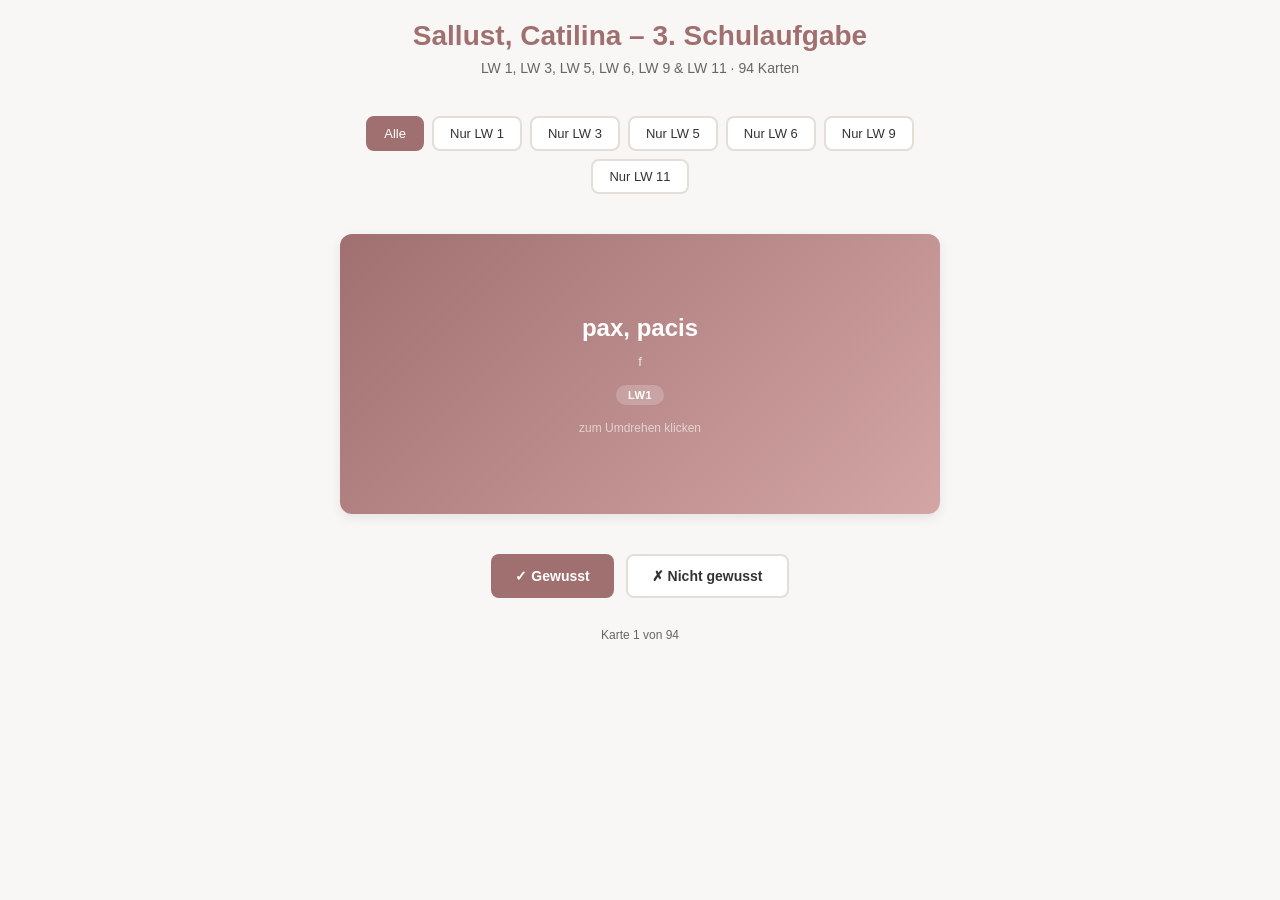
==== dritteSchulaufgabe/index.html @ 5b2e0bbc "Rename latein_schulaufgabe3_karteikarten.html to index.html" ====
<!DOCTYPE html>
<html lang="de">
<head>
    <meta charset="UTF-8">
    <meta name="viewport" content="width=device-width, initial-scale=1.0">
    <title>Sallust, Catilina &#8211; 3. Schulaufgabe</title>
    <style>
        * {
            margin: 0;
            padding: 0;
            box-sizing: border-box;
        }

        :root {
            --color-bg: #f8f7f5;
            --color-card: #ffffff;
            --color-accent: #a07070;
            --color-accent-light: #d4a5a5;
            --color-text: #333333;
            --color-text-light: #666666;
            --color-border: #e5ddd8;
            --color-success: #6b9966;
            --color-error: #a07070;
            --radius-card: 12px;
            --radius-btn: 8px;
            --shadow: 0 4px 12px rgba(0, 0, 0, 0.08);
            --shadow-hover: 0 8px 24px rgba(0, 0, 0, 0.12);
        }

        body {
            font-family: -apple-system, BlinkMacSystemFont, 'Segoe UI', 'Roboto', 'Oxygen',
                'Ubuntu', 'Cantarell', 'Fira Sans', 'Droid Sans', 'Helvetica Neue',
                sans-serif;
            background: var(--color-bg);
            color: var(--color-text);
            padding: 20px;
            min-height: 100vh;
        }

        .container {
            max-width: 600px;
            margin: 0 auto;
        }

        header {
            text-align: center;
            margin-bottom: 40px;
        }

        h1 {
            font-size: 28px;
            font-weight: 600;
            margin-bottom: 8px;
            color: var(--color-accent);
        }

        .subtitle {
            font-size: 14px;
            color: var(--color-text-light);
            margin-bottom: 16px;
        }

        .filter-buttons {
            display: flex;
            flex-wrap: wrap;
            gap: 8px;
            margin-bottom: 30px;
            justify-content: center;
        }

        .filter-btn {
            padding: 8px 16px;
            border: 2px solid var(--color-border);
            background: var(--color-card);
            color: var(--color-text);
            border-radius: var(--radius-btn);
            cursor: pointer;
            font-size: 13px;
            font-weight: 500;
            transition: all 0.2s ease;
        }

        .filter-btn:hover {
            border-color: var(--color-accent);
            background: var(--color-accent-light);
            color: white;
        }

        .filter-btn.active {
            background: var(--color-accent);
            border-color: var(--color-accent);
            color: white;
        }

        .card-container {
            perspective: 1000px;
            margin-bottom: 30px;
            min-height: 300px;
            display: flex;
            align-items: center;
            justify-content: center;
        }

        .card {
            width: 100%;
            height: 280px;
            background: var(--color-card);
            border-radius: var(--radius-card);
            box-shadow: var(--shadow);
            cursor: pointer;
            position: relative;
            transform-style: preserve-3d;
            transition: transform 0.6s;
        }

        .card.flipped {
            transform: rotateY(180deg);
        }

        .card-face {
            position: absolute;
            width: 100%;
            height: 100%;
            backface-visibility: hidden;
            display: flex;
            flex-direction: column;
            justify-content: center;
            align-items: center;
            padding: 30px;
            text-align: center;
            border-radius: var(--radius-card);
        }

        .card-front {
            background: linear-gradient(135deg, var(--color-accent) 0%, var(--color-accent-light) 100%);
            color: white;
        }

        .card-back {
            background: var(--color-card);
            color: var(--color-text);
            border: 2px solid var(--color-border);
            transform: rotateY(180deg);
        }

        .card-term {
            font-size: 24px;
            font-weight: 600;
            margin-bottom: 12px;
            word-break: break-word;
        }

        .card-meta {
            font-size: 13px;
            opacity: 0.8;
            margin-bottom: 16px;
        }

        .card-badge {
            display: inline-block;
            background: rgba(255, 255, 255, 0.2);
            padding: 4px 12px;
            border-radius: 20px;
            font-size: 11px;
            font-weight: 600;
            text-transform: uppercase;
            letter-spacing: 0.5px;
        }

        .card-back .card-badge {
            background: var(--color-accent-light);
            color: white;
        }

        .card-translation {
            font-size: 20px;
            font-weight: 500;
            margin-bottom: 12px;
            line-height: 1.4;
        }

        .card-extra {
            font-size: 12px;
            color: var(--color-text-light);
            margin-top: 12px;
            padding-top: 12px;
            border-top: 1px solid var(--color-border);
            font-style: italic;
        }

        .card-front .card-extra {
            border-top-color: rgba(255, 255, 255, 0.2);
            color: rgba(255, 255, 255, 0.9);
        }

        .flip-hint {
            font-size: 12px;
            opacity: 0.6;
            margin-top: 16px;
        }

        .card-front .flip-hint {
            color: white;
        }

        .controls {
            display: flex;
            gap: 12px;
            margin-bottom: 30px;
            justify-content: center;
            flex-wrap: wrap;
        }

        button {
            padding: 12px 24px;
            border: none;
            border-radius: var(--radius-btn);
            font-size: 14px;
            font-weight: 600;
            cursor: pointer;
            transition: all 0.2s ease;
        }

        .btn-primary {
            background: var(--color-accent);
            color: white;
        }

        .btn-primary:hover {
            background: #8f5a5a;
            box-shadow: var(--shadow-hover);
        }

        .btn-secondary {
            background: var(--color-card);
            color: var(--color-text);
            border: 2px solid var(--color-border);
        }

        .btn-secondary:hover {
            border-color: var(--color-accent);
            color: var(--color-accent);
        }

        .stats {
            background: var(--color-card);
            padding: 20px;
            border-radius: var(--radius-card);
            text-align: center;
            margin-bottom: 20px;
            border: 2px solid var(--color-border);
        }

        .stats h3 {
            font-size: 14px;
            color: var(--color-text-light);
            margin-bottom: 12px;
            text-transform: uppercase;
            letter-spacing: 0.5px;
        }

        .stats-bar {
            display: flex;
            height: 20px;
            background: #f0f0f0;
            border-radius: 10px;
            overflow: hidden;
            margin-bottom: 12px;
        }

        .stats-correct {
            background: var(--color-success);
            height: 100%;
            transition: width 0.3s ease;
        }

        .stats-text {
            font-size: 13px;
            color: var(--color-text-light);
        }

        .progress-info {
            font-size: 12px;
            color: var(--color-text-light);
            text-align: center;
            margin-top: 20px;
        }

        @media (max-width: 600px) {
            h1 {
                font-size: 22px;
            }

            .card {
                height: 240px;
            }

            .card-term {
                font-size: 20px;
            }

            .card-translation {
                font-size: 16px;
            }

            .filter-buttons {
                margin-bottom: 20px;
            }

            .card-container {
                min-height: 260px;
            }
        }

        .hidden {
            display: none;
        }
    </style>
</head>
<body>
    <div class="container">
        <header>
            <h1>Sallust, Catilina &#8211; 3. Schulaufgabe</h1>
            <p class="subtitle">LW 1, LW 3, LW 5, LW 6, LW 9 &amp; LW 11 &middot; <span id="card-count">0</span> Karten</p>
        </header>

        <div class="filter-buttons">
            <button class="filter-btn active" onclick="setFilter('all', this)">Alle</button>
            <button class="filter-btn" onclick="setFilter('lw1', this)">Nur LW 1</button>
            <button class="filter-btn" onclick="setFilter('lw3', this)">Nur LW 3</button>
            <button class="filter-btn" onclick="setFilter('lw5', this)">Nur LW 5</button>
            <button class="filter-btn" onclick="setFilter('lw6', this)">Nur LW 6</button>
            <button class="filter-btn" onclick="setFilter('lw9', this)">Nur LW 9</button>
            <button class="filter-btn" onclick="setFilter('lw11', this)">Nur LW 11</button>
        </div>

        <div id="stats-container" class="hidden">
            <div class="stats">
                <h3>Fortschritt</h3>
                <div class="stats-bar">
                    <div class="stats-correct" id="stats-bar" style="width: 0%"></div>
                </div>
                <div class="stats-text"><span id="stats-correct">0</span> / <span id="stats-total">0</span> korrekt</div>
            </div>
        </div>

        <div class="card-container" onclick="flipCard()">
            <div class="card" id="card">
                <div class="card-face card-front">
                    <div id="card-content-front"></div>
                </div>
                <div class="card-face card-back">
                    <div id="card-content-back"></div>
                </div>
            </div>
        </div>

        <div class="controls">
            <button class="btn-primary" onclick="markCorrect()">&#10003; Gewusst</button>
            <button class="btn-secondary" onclick="markIncorrect()">✗ Nicht gewusst</button>
        </div>

        <div class="progress-info">
            <p>Karte <span id="current-card">0</span> von <span id="total-cards">0</span></p>
        </div>
    </div>

    <script>
        var allCards = [
            // LW 1
            { term: "pax, pacis", meta: "f", translation: "der Frieden", lw: "lw1" },
            { term: "tamet\u0161\u012b", meta: "Konj.", translation: "obwohl", lw: "lw1" },
            { term: "gloria", meta: "f", translation: "der Ruhm, die Ehre", lw: "lw1" },
            { term: "magister", meta: "m", translation: "der Lehrer", lw: "lw1" },
            { term: "invid\u012ba", meta: "f", translation: "der Neid", lw: "lw1" },
            { term: "aequus, a, um", meta: "Adj.", translation: "gleich, gerecht", lw: "lw1" },
            { term: "adversus, a, um", meta: "Adj.", translation: "entgegengesetzt, freundlich", lw: "lw1" },
            { term: "audacia", meta: "f", translation: "die Frechheit, die K\u00fchnheit", lw: "lw1" },
            { term: "av\u0101ritia", meta: "f", translation: "die Habgier, der Geiz", lw: "lw1" },
            { term: "arduus, a, um", meta: "Adj.", translation: "schwer, steil", lw: "lw1" },
            { term: "dehinc", meta: "Adv.", translation: "hierauf", lw: "lw1" },
            { term: "abstin\u0113ntia", meta: "f", translation: "die Uneignn\u00fctzigkeit; die Enthaltsamkeit", lw: "lw1" },
            { term: "vig\u0113re", meta: "V.", translation: "(vor)herrschen; stark sein", lw: "lw1" },
            { term: "imbecillus, a, um", meta: "Adj.", translation: "schwach, anf\u00e4llig", lw: "lw1" },
            { term: "ambitio, \u014dnis", meta: "f", translation: "der Ehrgeiz", lw: "lw1" },
            { term: "cupid\u014d, inis", meta: "f", translation: "die Begierde; die Gier", lw: "lw1" },
            { term: "vex\u0101re", meta: "V.", translation: "qu\u00e4len, heimsuchen", lw: "lw1" },

            // LW 3
            { term: "ingenium", meta: "n", translation: "die Begabung, das Talent", lw: "lw3" },
            { term: "cand\u0113s, is", meta: "f", translation: "das Blutbad, der Mord", lw: "lw3" },
            { term: "gr\u0101tus, a, um", meta: "Adj.", translation: "kostenlos, willkommen, beliebt", lw: "lw3" },
            { term: "vastus, a, um", meta: "Adj.", translation: "riesig, vernichtet", lw: "lw3" },
            { term: "nimis", meta: "Adv.", translation: "(allzu) sehr", lw: "lw3" },
            { term: "altus, a, um", meta: "Adj.", translation: "hoch, tief", lw: "lw3" },
            { term: "inopia", meta: "f", translation: "der Mangel, die Not", lw: "lw3" },
            { term: "adulescentia", meta: "f", translation: "die Jugend(zeit)", lw: "lw3" },
            { term: "discordia", meta: "f", translation: "die Uneinigkeit, die Spaltung", lw: "lw3" },
            { term: "civilis, e", meta: "Adj.", translation: "b\u00fcrgerlich", lw: "lw3" },
            { term: "patiens, ntis", meta: "Adj.", translation: "f\u00e4hig, (etw.) zu ertragen", lw: "lw3" },
            { term: "eloquentia", meta: "f", translation: "die Redekunst", lw: "lw3" },
            { term: "sapientia", meta: "f", translation: "die Klugheit, die Weisheit", lw: "lw3" },
            { term: "dominatio, \u014dnis", meta: "f", translation: "die Gewaltherrschaft", lw: "lw3" },
            { term: "inv\u0101dere", meta: "V.", translation: "eindringen, angreifen", lw: "lw3" },
            { term: "in dies", meta: "Adv.", translation: "von Tag zu Tag", lw: "lw3" },
            { term: "ferox, \u014dcis", meta: "Adj.", translation: "wild, ungest\u00fcm", lw: "lw3" },
            { term: "r\u0113s famili\u0101ris", meta: "f", translation: "das Verm\u00f6gen", lw: "lw3" },
            { term: "conscientia", meta: "f", translation: "das (Schuld-)Bewusstsein", lw: "lw3" },
            { term: "incit\u0101re", meta: "V.", translation: "antreiben, aufeuern", lw: "lw3" },
            { term: "luxuria", meta: "f", translation: "die Genusssucht, der \u00dcberfluss", lw: "lw3" },

            // LW 5
            { term: "hostis, is", meta: "m", translation: "der Feind, der Gegner", lw: "lw5" },
            { term: "paulatim", meta: "Adv.", translation: "allm\u00e4hlich", lw: "lw5" },
            { term: "pat\u0113re", meta: "V.", translation: "offenstehen; sich entdecken", lw: "lw5" },
            { term: "negl\u0113gere", meta: "V.", translation: "vernachl\u00e4ssigen", lw: "lw5" },
            { term: "commodum", meta: "n", translation: "der Vorteil, die Bequemlichkeit", lw: "lw5" },
            { term: "vindic\u0101re", meta: "V.", translation: "beansprechen, bestrafen; (mit Akk.) vergelten gegen", lw: "lw5" },

            // LW 6
            { term: "institutum", meta: "n", translation: "die Einrichtung, die Sitte", lw: "lw6" },
            { term: "diss\u0113rere", meta: "V.", translation: "eror\u0308tern; auseinandersetzen", lw: "lw6" },
            { term: "i\u016bstitia", meta: "f", translation: "die Gerechtigkeit", lw: "lw6" },
            { term: "dom\u0101re", meta: "V.", translation: "z\u00e4hmen, bezwingen", lw: "lw6" },
            { term: "subig\u0119re", meta: "V.", translation: "unterwerfen, zwingen", lw: "lw6" },
            { term: "inter\u012bre", meta: "V.", translation: "untergehen", lw: "lw6" },
            { term: "s\u0101evire", meta: "V.", translation: "w\u00fcten, toben", lw: "lw6" },
            { term: "dubius, a, um", meta: "Adj.", translation: "riskant, auf der Kippe stehend", lw: "lw6" },
            { term: "divitiae, \u0101rum", meta: "f Pl.", translation: "der Reichtum", lw: "lw6" },
            { term: "interdum", meta: "Adv.", translation: "manchmal", lw: "lw6" },
            { term: "corrimp\u0119re", meta: "V.", translation: "bestechen, verderben", lw: "lw6" },
            { term: "i\u016bdicium", meta: "n", translation: "das Gericht, das Urteil", lw: "lw6" },
            { term: "facinus, \u014dnis", meta: "n", translation: "die Handlung, die Untat", lw: "lw6" },
            { term: "bonum", meta: "n", translation: "das Gut, die G\u00fcte", lw: "lw6" },
            { term: "aes alienum", meta: "n", translation: "die Schulden", lw: "lw6" },
            { term: "adulter, adulteri", meta: "m", translation: "der Ehbrecher", lw: "lw6" },
            { term: "venter, ventris", meta: "m", translation: "der Bauch", lw: "lw6" },
            { term: "p\u0113nis, is", meta: "m", translation: "der Penis", lw: "lw6" },
            { term: "redim\u0119re", meta: "V.", translation: "freikaufen, loskaufen (von etw.)", lw: "lw6" },
            { term: "convinc\u0119re", meta: "V.", translation: "(gerichtlich) \u00fcberf\u00fchren", lw: "lw6" },
            { term: "egest\u0101s, atis", meta: "f", translation: "die Armut, die Not", lw: "lw6" },
            { term: "vacuus, a, um", meta: "Adj.", translation: "leer, frei", lw: "lw6" },
            { term: "incid\u0119re", meta: "V.", translation: "in etw. geraten; vorfallen, sich zutragen", lw: "lw6" },
            { term: "c\u014dtidianus, a, um", meta: "Adj.", translation: "t\u00e4glich", lw: "lw6" },
            { term: "familiaris, is", meta: "f", translation: "die Freundschaft", lw: "lw6" },
            { term: "modestia", meta: "f", translation: "die M\u00e4\u00dfigung, die Bescheidenheit", lw: "lw6" },
            { term: "fidus, a, um", meta: "Adj.", translation: "treu, zuw\u00e4hlissig", lw: "lw6" },
            { term: "pudicitia", meta: "f", translation: "die Sitsamkeit, die Keuschheit", lw: "lw6" },

            // LW 9
            { term: "opt\u0101re", meta: "V.", translation: "w\u00fcnschen", lw: "lw9" },
            { term: "praeterē\u0101", meta: "Adv.", translation: "au\u00dferdem", lw: "lw9" },
            { term: "praemium", meta: "n", translation: "die Belohnung, der Lohn", lw: "lw9" },
            { term: "fall\u0119re", meta: "V.", translation: "t\u00e4uschen, betr\u00fcgen", lw: "lw9" },
            { term: "decus, oris", meta: "n", translation: "die Ehre; die (\u00e4u\u00dfere) W\u00fcrde", lw: "lw9" },
            { term: "d\u0113decus", meta: "n", translation: "die Schande", lw: "lw9" },
            { term: "spolium", meta: "n", translation: "die Beute", lw: "lw9" },
            { term: "spoliare", meta: "V.", translation: "aus\u00fcnden, beunte machen", lw: "lw9" },
            { term: "m\u0101gnificus, a, um", meta: "Adj.", translation: "pr\u00e4chtig, gro\u00dfartig", lw: "lw9" },

            // LW 11
            { term: "civit\u0101s, atis", meta: "f", translation: "die Gemeinde, der Staat; das B\u00fcrgerrecht", lw: "lw11" },
            { term: "inc\u0113dere", meta: "V.", translation: "heranr\u00fccken, eintreten; (jdn.) befallen", lw: "lw11" },
            { term: "laetitia", meta: "f", translation: "die Freude", lw: "lw11" },
            { term: "supplex, supplicis", meta: "Adj.", translation: "dem\u00fctig bittend", lw: "lw11" },
            { term: "repente", meta: "Adv.", translation: "pl\u00f6tzlich, unerwartet", lw: "lw11" },
            { term: "cr\u0113dere", meta: "V.", translation: "anvertrauen, glauben", lw: "lw11" },
            { term: "faci\u0113s, ei", meta: "f", translation: "das Gesicht, das Aussehen", lw: "lw11" },
            { term: "lascivia", meta: "f", translation: "die Ausgelassenheit", lw: "lw11" },
            { term: "festin\u0101re", meta: "V.", translation: "umhereilen, ruhelos sein", lw: "lw11" },
            { term: "trepid\u0101re", meta: "V.", translation: "\u00e4ngstlich sein", lw: "lw11" },
            { term: "\u012bns\u014dlitus, a, um", meta: "Adj.", translation: "ungew\u00f6hnlich", lw: "lw11" },
            { term: "r\u016bmor, \u014dris", meta: "m", translation: "das Ger\u00fccht", lw: "lw11" },
            { term: "pav\u0113re", meta: "V.", translation: "sich \u00e4ngstigen \u00fcber", lw: "lw11" }
        ];

        var currentIndex = 0;
        var filteredCards = [];
        var currentFilter = 'all';
        var learned = {};
        var sessionStats = {};

        function updateCardCount() {
            document.getElementById('card-count').textContent = filteredCards.length;
            document.getElementById('total-cards').textContent = filteredCards.length;
        }

        function setFilter(filter, btn) {
            currentFilter = filter;
            currentIndex = 0;
            learned = {};
            sessionStats = {};

            if (filter === 'all') {
                filteredCards = allCards.slice();
            } else {
                filteredCards = allCards.filter(function(card) {
                    return card.lw === filter;
                });
            }

            updateCardCount();
            renderCard();

            var buttons = document.querySelectorAll('.filter-btn');
            for (var i = 0; i < buttons.length; i++) {
                buttons[i].classList.remove('active');
            }
            btn.classList.add('active');

            document.getElementById('stats-container').classList.add('hidden');
        }

        function renderCard() {
            if (filteredCards.length === 0) {
                document.getElementById('card-content-front').innerHTML = '<p>Keine Karten</p>';
                return;
            }

            var card = filteredCards[currentIndex];
            var cardEl = document.getElementById('card');

            cardEl.classList.remove('flipped');

            var frontContent = '<div class="card-term">' + card.term + '</div>';
            if (card.meta) {
                frontContent += '<div class="card-meta">' + card.meta + '</div>';
            }
            if (card.lw) {
                frontContent += '<div class="card-badge">' + card.lw.toUpperCase() + '</div>';
            }
            frontContent += '<div class="flip-hint">zum Umdrehen klicken</div>';

            var backContent = '<div class="card-translation">' + card.translation + '</div>';
            if (card.extra) {
                backContent += '<div class="card-extra">' + card.extra + '</div>';
            }
            if (card.lw) {
                backContent += '<div class="card-badge">' + card.lw.toUpperCase() + '</div>';
            }

            document.getElementById('card-content-front').innerHTML = frontContent;
            document.getElementById('card-content-back').innerHTML = backContent;

            document.getElementById('current-card').textContent = currentIndex + 1;

            updateStats();
        }

        function flipCard() {
            var cardEl = document.getElementById('card');
            cardEl.classList.toggle('flipped');
        }

        function markCorrect() {
            if (filteredCards.length === 0) return;
            learned[currentIndex] = true;
            sessionStats[currentIndex] = 'correct';
            nextCard();
        }

        function markIncorrect() {
            if (filteredCards.length === 0) return;
            sessionStats[currentIndex] = 'incorrect';
            nextCard();
        }

        function nextCard() {
            currentIndex++;
            if (currentIndex >= filteredCards.length) {
                showEndScreen();
            } else {
                renderCard();
            }
        }

        function updateStats() {
            var correct = 0;
            for (var i = 0; i < currentIndex; i++) {
                if (sessionStats[i] === 'correct') correct++;
            }

            var percentage = currentIndex > 0 ? Math.round((correct / currentIndex) * 100) : 0;

            document.getElementById('stats-bar').style.width = percentage + '%';
            document.getElementById('stats-correct').textContent = correct;
            document.getElementById('stats-total').textContent = currentIndex;

            if (currentIndex > 0) {
                document.getElementById('stats-container').classList.remove('hidden');
            }
        }

        function showEndScreen() {
            var correct = 0;
            for (var key in sessionStats) {
                if (sessionStats[key] === 'correct') correct++;
            }

            var total = currentIndex;
            var percentage = total > 0 ? Math.round((correct / total) * 100) : 0;

            var message = 'Schulaufgabe abgeschlossen!<br>' +
                          '<strong>' + correct + ' von ' + total + ' korrekt (' + percentage + '%)</strong>';

            if (percentage === 100) {
                message += '<br><em>Perfekt!</em>';
            } else if (percentage >= 80) {
                message += '<br><em>Sehr gut!</em>';
            } else if (percentage >= 60) {
                message += '<br><em>Ganz Ordentlich!</em>';
            }

            document.getElementById('card-content-front').innerHTML = 
                '<div style="text-align: center; font-size: 20px; color: white;">' + message + '</div>';
            document.getElementById('card-content-back').innerHTML =
                '<button class="btn-primary" onclick="location.reload()" style="width: 100%; padding: 14px;">Neu starten</button>';

            var cardEl = document.getElementById('card');
            cardEl.classList.remove('flipped');
            document.getElementById('current-card').textContent = total;
        }

        // Initialisieren
        setFilter('all', document.querySelector('.filter-btn.active'));
    </script>
</body>
</html>
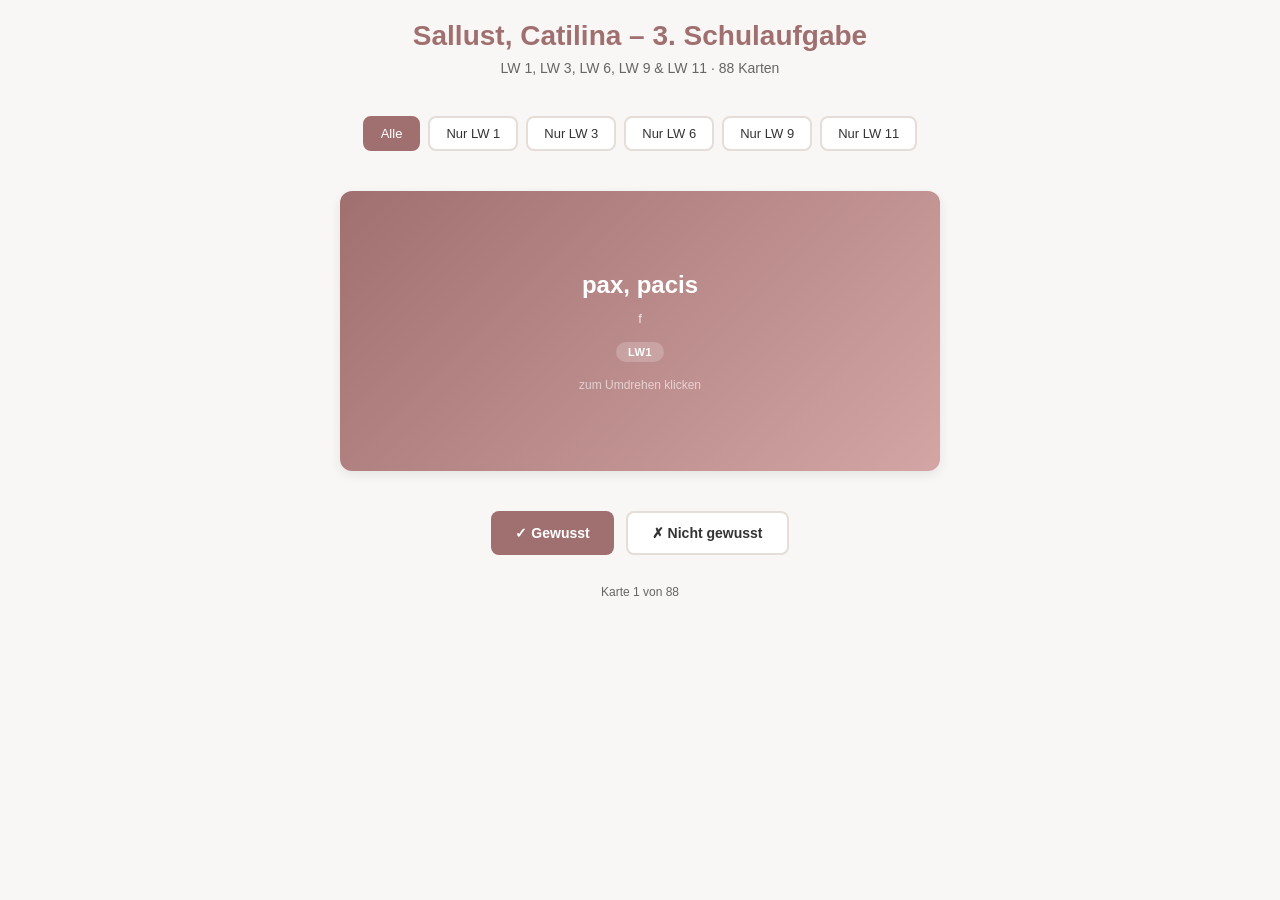
==== commit d282327c: "Fix: LW 5 entfernt (existiert nicht), candis zu cardis korrigiert" ====
--- a/dritteSchulaufgabe/index.html
+++ b/dritteSchulaufgabe/index.html
@@ -321,14 +321,13 @@
     <div class="container">
         <header>
             <h1>Sallust, Catilina &#8211; 3. Schulaufgabe</h1>
-            <p class="subtitle">LW 1, LW 3, LW 5, LW 6, LW 9 &amp; LW 11 &middot; <span id="card-count">0</span> Karten</p>
+            <p class="subtitle">LW 1, LW 3, LW 6, LW 9 &amp; LW 11 &middot; <span id="card-count">0</span> Karten</p>
         </header>
 
         <div class="filter-buttons">
             <button class="filter-btn active" onclick="setFilter('all', this)">Alle</button>
             <button class="filter-btn" onclick="setFilter('lw1', this)">Nur LW 1</button>
             <button class="filter-btn" onclick="setFilter('lw3', this)">Nur LW 3</button>
-            <button class="filter-btn" onclick="setFilter('lw5', this)">Nur LW 5</button>
             <button class="filter-btn" onclick="setFilter('lw6', this)">Nur LW 6</button>
             <button class="filter-btn" onclick="setFilter('lw9', this)">Nur LW 9</button>
             <button class="filter-btn" onclick="setFilter('lw11', this)">Nur LW 11</button>
@@ -388,7 +387,7 @@
 
             // LW 3
             { term: "ingenium", meta: "n", translation: "die Begabung, das Talent", lw: "lw3" },
-            { term: "cand\u0113s, is", meta: "f", translation: "das Blutbad, der Mord", lw: "lw3" },
+            { term: "cardis, is", meta: "f", translation: "das Blutbad, der Mord", lw: "lw3" },
             { term: "gr\u0101tus, a, um", meta: "Adj.", translation: "kostenlos, willkommen, beliebt", lw: "lw3" },
             { term: "vastus, a, um", meta: "Adj.", translation: "riesig, vernichtet", lw: "lw3" },
             { term: "nimis", meta: "Adv.", translation: "(allzu) sehr", lw: "lw3" },
@@ -408,14 +407,6 @@
             { term: "conscientia", meta: "f", translation: "das (Schuld-)Bewusstsein", lw: "lw3" },
             { term: "incit\u0101re", meta: "V.", translation: "antreiben, aufeuern", lw: "lw3" },
             { term: "luxuria", meta: "f", translation: "die Genusssucht, der \u00dcberfluss", lw: "lw3" },
-
-            // LW 5
-            { term: "hostis, is", meta: "m", translation: "der Feind, der Gegner", lw: "lw5" },
-            { term: "paulatim", meta: "Adv.", translation: "allm\u00e4hlich", lw: "lw5" },
-            { term: "pat\u0113re", meta: "V.", translation: "offenstehen; sich entdecken", lw: "lw5" },
-            { term: "negl\u0113gere", meta: "V.", translation: "vernachl\u00e4ssigen", lw: "lw5" },
-            { term: "commodum", meta: "n", translation: "der Vorteil, die Bequemlichkeit", lw: "lw5" },
-            { term: "vindic\u0101re", meta: "V.", translation: "beansprechen, bestrafen; (mit Akk.) vergelten gegen", lw: "lw5" },
 
             // LW 6
             { term: "institutum", meta: "n", translation: "die Einrichtung, die Sitte", lw: "lw6" },
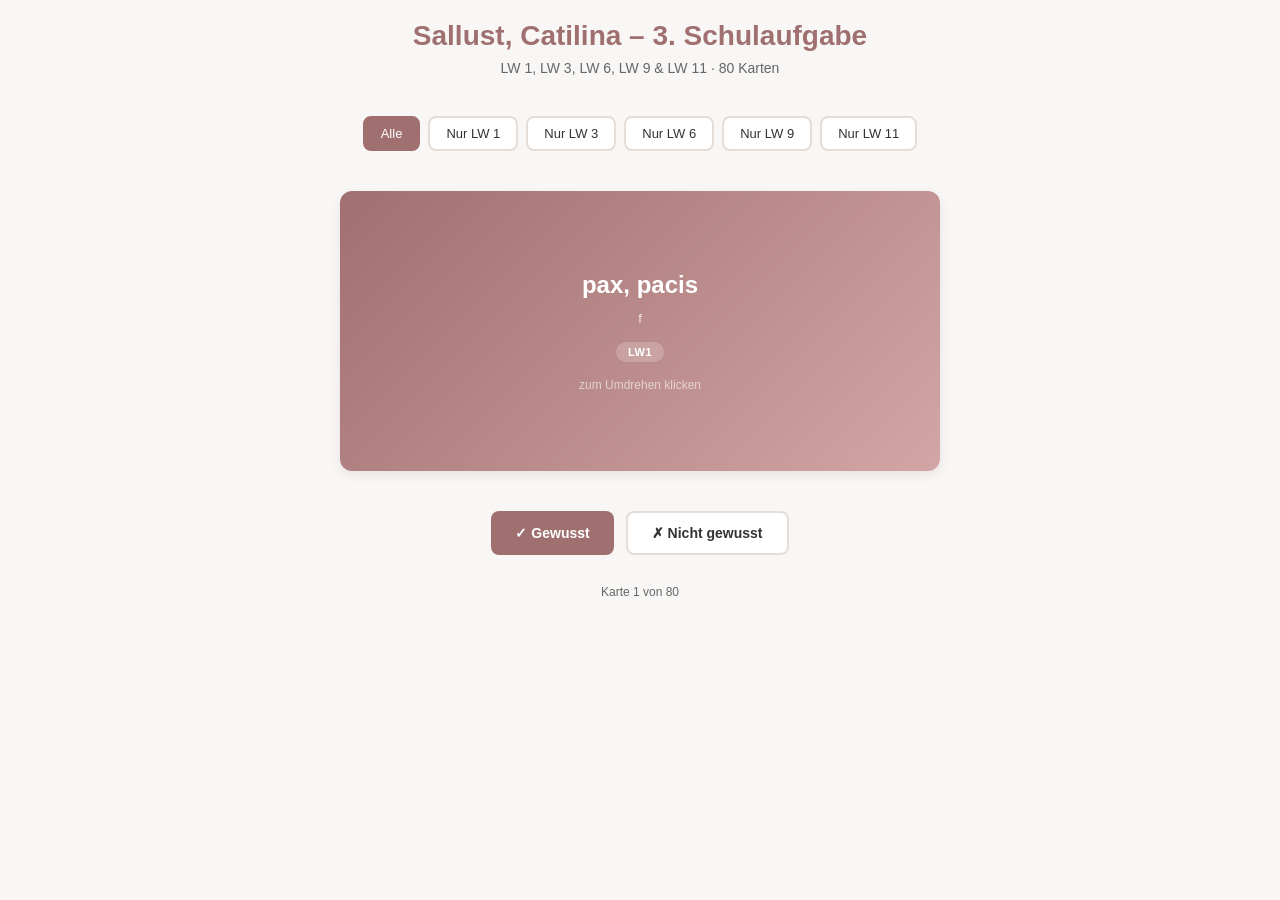
==== commit ae999109: "fixed lw6" ====
--- a/dritteSchulaufgabe/index.html
+++ b/dritteSchulaufgabe/index.html
@@ -93,7 +93,7 @@
         }
 
         .card-container {
-            perspective: 1000px;
+            perspective: 600px;
             margin-bottom: 30px;
             min-height: 300px;
             display: flex;
@@ -110,7 +110,8 @@
             cursor: pointer;
             position: relative;
             transform-style: preserve-3d;
-            transition: transform 0.6s;
+            transition: transform 0.5s ease-out;
+            will-change: transform;
         }
 
         .card.flipped {
@@ -387,7 +388,7 @@
 
             // LW 3
             { term: "ingenium", meta: "n", translation: "die Begabung, das Talent", lw: "lw3" },
-            { term: "cardis, is", meta: "f", translation: "das Blutbad, der Mord", lw: "lw3" },
+            { term: "caedis, is", meta: "f", translation: "das Blutbad, der Mord", lw: "lw3" },
             { term: "gr\u0101tus, a, um", meta: "Adj.", translation: "kostenlos, willkommen, beliebt", lw: "lw3" },
             { term: "vastus, a, um", meta: "Adj.", translation: "riesig, vernichtet", lw: "lw3" },
             { term: "nimis", meta: "Adv.", translation: "(allzu) sehr", lw: "lw3" },
@@ -409,34 +410,53 @@
             { term: "luxuria", meta: "f", translation: "die Genusssucht, der \u00dcberfluss", lw: "lw3" },
 
             // LW 6
-            { term: "institutum", meta: "n", translation: "die Einrichtung, die Sitte", lw: "lw6" },
-            { term: "diss\u0113rere", meta: "V.", translation: "eror\u0308tern; auseinandersetzen", lw: "lw6" },
-            { term: "i\u016bstitia", meta: "f", translation: "die Gerechtigkeit", lw: "lw6" },
-            { term: "dom\u0101re", meta: "V.", translation: "z\u00e4hmen, bezwingen", lw: "lw6" },
-            { term: "subig\u0119re", meta: "V.", translation: "unterwerfen, zwingen", lw: "lw6" },
-            { term: "inter\u012bre", meta: "V.", translation: "untergehen", lw: "lw6" },
-            { term: "s\u0101evire", meta: "V.", translation: "w\u00fcten, toben", lw: "lw6" },
-            { term: "dubius, a, um", meta: "Adj.", translation: "riskant, auf der Kippe stehend", lw: "lw6" },
-            { term: "divitiae, \u0101rum", meta: "f Pl.", translation: "der Reichtum", lw: "lw6" },
-            { term: "interdum", meta: "Adv.", translation: "manchmal", lw: "lw6" },
-            { term: "corrimp\u0119re", meta: "V.", translation: "bestechen, verderben", lw: "lw6" },
-            { term: "i\u016bdicium", meta: "n", translation: "das Gericht, das Urteil", lw: "lw6" },
-            { term: "facinus, \u014dnis", meta: "n", translation: "die Handlung, die Untat", lw: "lw6" },
-            { term: "bonum", meta: "n", translation: "das Gut, die G\u00fcte", lw: "lw6" },
-            { term: "aes alienum", meta: "n", translation: "die Schulden", lw: "lw6" },
-            { term: "adulter, adulteri", meta: "m", translation: "der Ehbrecher", lw: "lw6" },
-            { term: "venter, ventris", meta: "m", translation: "der Bauch", lw: "lw6" },
-            { term: "p\u0113nis, is", meta: "m", translation: "der Penis", lw: "lw6" },
-            { term: "redim\u0119re", meta: "V.", translation: "freikaufen, loskaufen (von etw.)", lw: "lw6" },
-            { term: "convinc\u0119re", meta: "V.", translation: "(gerichtlich) \u00fcberf\u00fchren", lw: "lw6" },
-            { term: "egest\u0101s, atis", meta: "f", translation: "die Armut, die Not", lw: "lw6" },
-            { term: "vacuus, a, um", meta: "Adj.", translation: "leer, frei", lw: "lw6" },
-            { term: "incid\u0119re", meta: "V.", translation: "in etw. geraten; vorfallen, sich zutragen", lw: "lw6" },
-            { term: "c\u014dtidianus, a, um", meta: "Adj.", translation: "t\u00e4glich", lw: "lw6" },
-            { term: "familiaris, is", meta: "f", translation: "die Freundschaft", lw: "lw6" },
-            { term: "modestia", meta: "f", translation: "die M\u00e4\u00dfigung, die Bescheidenheit", lw: "lw6" },
-            { term: "fidus, a, um", meta: "Adj.", translation: "treu, zuw\u00e4hlissig", lw: "lw6" },
-            { term: "pudicitia", meta: "f", translation: "die Sitsamkeit, die Keuschheit", lw: "lw6" },
+            
+
+  { term: "corrumpere, corruptĭ, corruptum", meta: "V.", translation: "bestechen, verderben", lw: "lw6" },
+
+  { term: "flagitium", meta: "n", translation: "die Gemeinheit, die Schandtat", lw: "lw6" },
+
+  { term: "facinus, ōnis", meta: "n", translation: "die Handlung, die Untat", lw: "lw6" },
+
+  { term: "bonum", meta: "n", translation: "das Gut, die Güte", lw: "lw6" },
+
+  { term: "aes aliēnum, aeris aliēni", meta: "n", translation: "die Schulden", lw: "lw6" },
+
+  { term: "iūdicium", meta: "n", translation: "das Gericht, das Urteil", lw: "lw6" },
+
+  { term: "sanguis, inis", meta: "m", translation: "das Blut", lw: "lw6" },
+
+  { term: "postrēmō", meta: "Adv.", translation: "kurz (gesagt); schließlich", lw: "lw6" },
+
+  { term: "familiāris, e", meta: "Adj.", translation: "freundschaftlich, vertraut; Subst. der Freund", lw: "lw6" },
+
+  { term: "adulter, adulteri", meta: "m", translation: "der Ehbrecher", lw: "lw6" },
+
+  { term: "venter, ventris", meta: "m", translation: "der Bauch", lw: "lw6" },
+
+  { term: "pēnis, is", meta: "m", translation: "der Penis", lw: "lw6" },
+
+  { term: "redimere, redēmō, redēmi, redēmtum", meta: "V.", translation: "freikaufen, loskaufen (von etw.)", lw: "lw6" },
+
+  { term: "convincere, convincō, convici, convictum", meta: "V.", translation: "(gerichtlich) überführen", lw: "lw6" },
+
+  { term: "egestās, atis", meta: "f", translation: "die Armut, die Not", lw: "lw6" },
+
+  { term: "vacuus, a, um", meta: "Adj.", translation: "leer, frei", lw: "lw6" },
+
+  { term: "incidere, incidō, incidi", meta: "V.", translation: "in etw. geraten; vorfallen, sich zutragen", lw: "lw6" },
+
+  { term: "cotidiānus, a, um", meta: "Adj.", translation: "täglich", lw: "lw6" },
+
+  { term: "familiāritas, ātis", meta: "f", translation: "die Freundschaft", lw: "lw6" },
+
+  { term: "modestia", meta: "f", translation: "die Mäßigung, die Bescheidenheit", lw: "lw6" },
+
+  { term: "fidus, a, um", meta: "Adj.", translation: "treu, zuverlässig", lw: "lw6" },
+
+  { term: "pudicitia", meta: "f", translation: "die Sitsamkeit, die Keuschheit", lw: "lw6" },
+
+
 
             // LW 9
             { term: "opt\u0101re", meta: "V.", translation: "w\u00fcnschen", lw: "lw9" },
@@ -446,8 +466,8 @@
             { term: "decus, oris", meta: "n", translation: "die Ehre; die (\u00e4u\u00dfere) W\u00fcrde", lw: "lw9" },
             { term: "d\u0113decus", meta: "n", translation: "die Schande", lw: "lw9" },
             { term: "spolium", meta: "n", translation: "die Beute", lw: "lw9" },
-            { term: "spoliare", meta: "V.", translation: "aus\u00fcnden, beunte machen", lw: "lw9" },
-            { term: "m\u0101gnificus, a, um", meta: "Adj.", translation: "pr\u00e4chtig, gro\u00dfartig", lw: "lw9" },
+            
+            
 
             // LW 11
             { term: "civit\u0101s, atis", meta: "f", translation: "die Gemeinde, der Staat; das B\u00fcrgerrecht", lw: "lw11" },
@@ -522,6 +542,27 @@
             }
             frontContent += '<div class="flip-hint">zum Umdrehen klicken</div>';
 
+            document.getElementById('card-content-front').innerHTML = frontContent;
+            document.getElementById('card-content-back').innerHTML = ''; // Wird erst beim Flip gefüllt
+
+            document.getElementById('current-card').textContent = currentIndex + 1;
+
+            updateStats();
+        }
+
+        function flipCard() {
+            var cardEl = document.getElementById('card');
+            if (!cardEl.classList.contains('flipped')) {
+                // Rückseite füllen BEVOR umgedreht wird (wie in T-2)
+                fillCardBack();
+            }
+            cardEl.classList.toggle('flipped');
+        }
+
+        function fillCardBack() {
+            if (filteredCards.length === 0) return;
+            var card = filteredCards[currentIndex];
+
             var backContent = '<div class="card-translation">' + card.translation + '</div>';
             if (card.extra) {
                 backContent += '<div class="card-extra">' + card.extra + '</div>';
@@ -530,17 +571,7 @@
                 backContent += '<div class="card-badge">' + card.lw.toUpperCase() + '</div>';
             }
 
-            document.getElementById('card-content-front').innerHTML = frontContent;
             document.getElementById('card-content-back').innerHTML = backContent;
-
-            document.getElementById('current-card').textContent = currentIndex + 1;
-
-            updateStats();
-        }
-
-        function flipCard() {
-            var cardEl = document.getElementById('card');
-            cardEl.classList.toggle('flipped');
         }
 
         function markCorrect() {
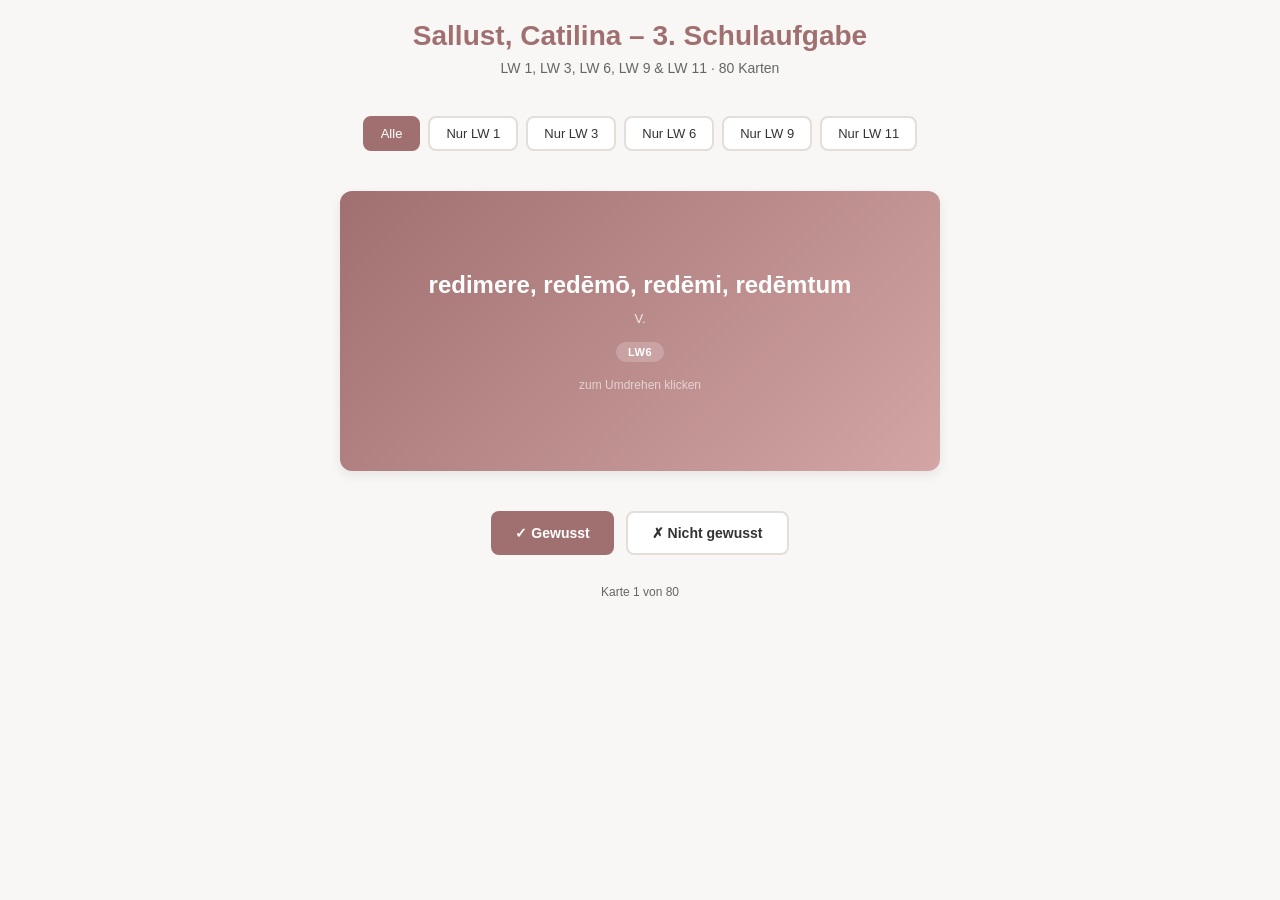
==== commit cf89da3f: "logikverbesserungen" ====
--- a/dritteSchulaufgabe/index.html
+++ b/dritteSchulaufgabe/index.html
@@ -490,6 +490,15 @@
         var currentFilter = 'all';
         var learned = {};
         var sessionStats = {};
+        var wrongCards = [];
+
+        function shuffle(a) {
+  for (var i = a.length - 1; i > 0; i--) {
+    var j = Math.floor(Math.random() * (i + 1));
+    var tmp = a[i]; a[i] = a[j]; a[j] = tmp;
+  }
+  return a;
+}
 
         function updateCardCount() {
             document.getElementById('card-count').textContent = filteredCards.length;
@@ -510,6 +519,10 @@
                 });
             }
 
+            filteredCards = shuffle(filteredCards);
+
+
+
             updateCardCount();
             renderCard();
 
@@ -523,10 +536,6 @@
         }
 
         function renderCard() {
-            if (filteredCards.length === 0) {
-                document.getElementById('card-content-front').innerHTML = '<p>Keine Karten</p>';
-                return;
-            }
 
             var card = filteredCards[currentIndex];
             var cardEl = document.getElementById('card');
@@ -584,17 +593,29 @@
         function markIncorrect() {
             if (filteredCards.length === 0) return;
             sessionStats[currentIndex] = 'incorrect';
+            wrongCards.push(filteredCards[currentIndex]);
             nextCard();
         }
 
         function nextCard() {
-            currentIndex++;
-            if (currentIndex >= filteredCards.length) {
-                showEndScreen();
-            } else {
-                renderCard();
-            }
-        }
+    currentIndex++;
+
+    if (currentIndex >= filteredCards.length) {
+
+        // Alle Karten dieser Runde geschafft
+        if (wrongCards.length === 0) {
+            showEndScreen();
+            return;
+        }
+
+        // Neue Runde nur mit den falsch beantworteten Karten
+        filteredCards = shuffle(wrongCards.slice());
+        wrongCards = [];
+        currentIndex = 0;
+    }
+
+    renderCard();
+}
 
         function updateStats() {
             var correct = 0;
@@ -622,16 +643,9 @@
             var total = currentIndex;
             var percentage = total > 0 ? Math.round((correct / total) * 100) : 0;
 
-            var message = 'Schulaufgabe abgeschlossen!<br>' +
-                          '<strong>' + correct + ' von ' + total + ' korrekt (' + percentage + '%)</strong>';
-
-            if (percentage === 100) {
-                message += '<br><em>Perfekt!</em>';
-            } else if (percentage >= 80) {
-                message += '<br><em>Sehr gut!</em>';
-            } else if (percentage >= 60) {
-                message += '<br><em>Ganz Ordentlich!</em>';
-            }
+            var message = 'Lernen abgeschlossen!<br>';
+
+          
 
             document.getElementById('card-content-front').innerHTML = 
                 '<div style="text-align: center; font-size: 20px; color: white;">' + message + '</div>';
@@ -641,6 +655,8 @@
             var cardEl = document.getElementById('card');
             cardEl.classList.remove('flipped');
             document.getElementById('current-card').textContent = total;
+
+        
         }
 
         // Initialisieren
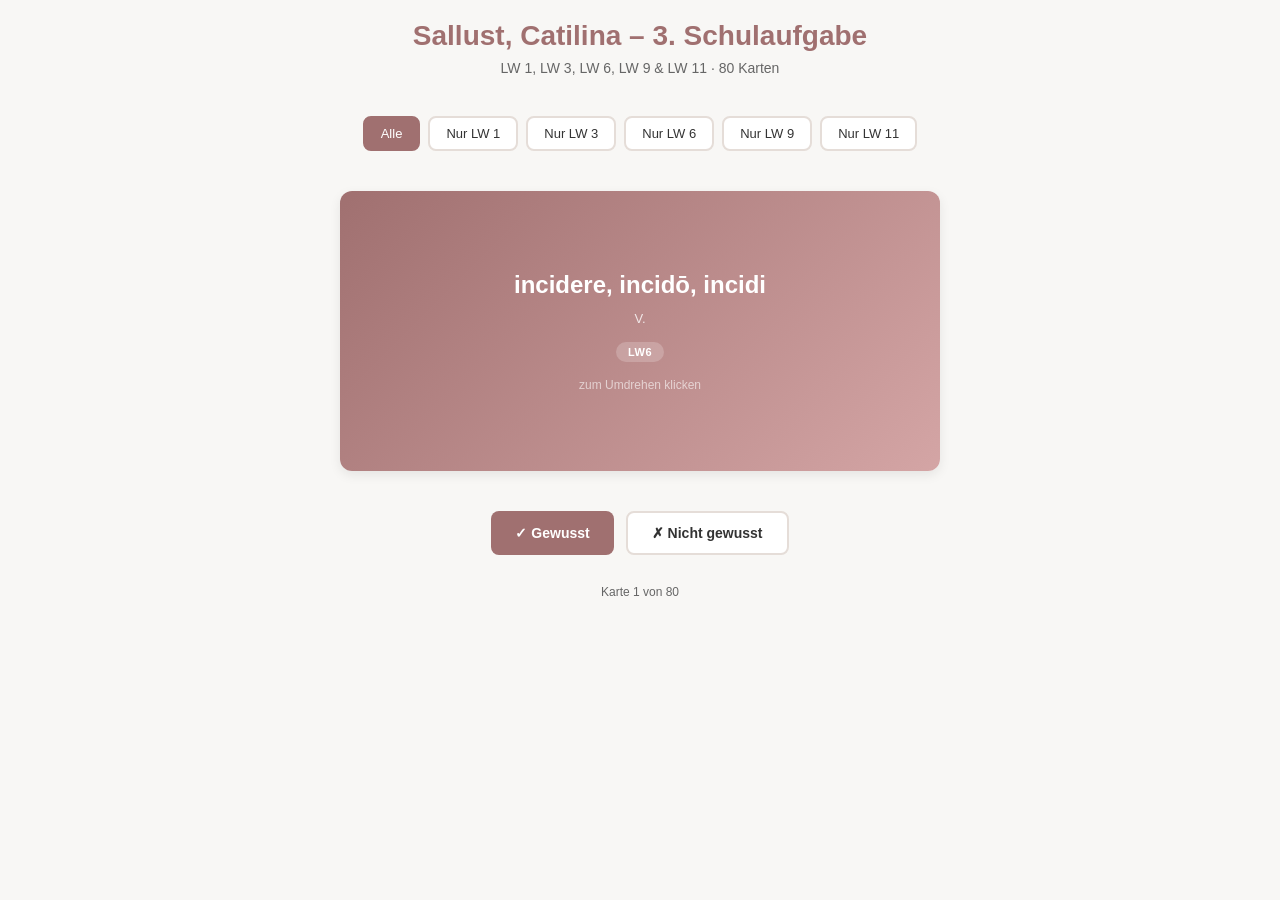
==== commit eb783cc6: "pageupload" ====
--- a/dritteSchulaufgabe/index.html
+++ b/dritteSchulaufgabe/index.html
@@ -656,7 +656,7 @@
             cardEl.classList.remove('flipped');
             document.getElementById('current-card').textContent = total;
 
-        
+            //pages
         }
 
         // Initialisieren
